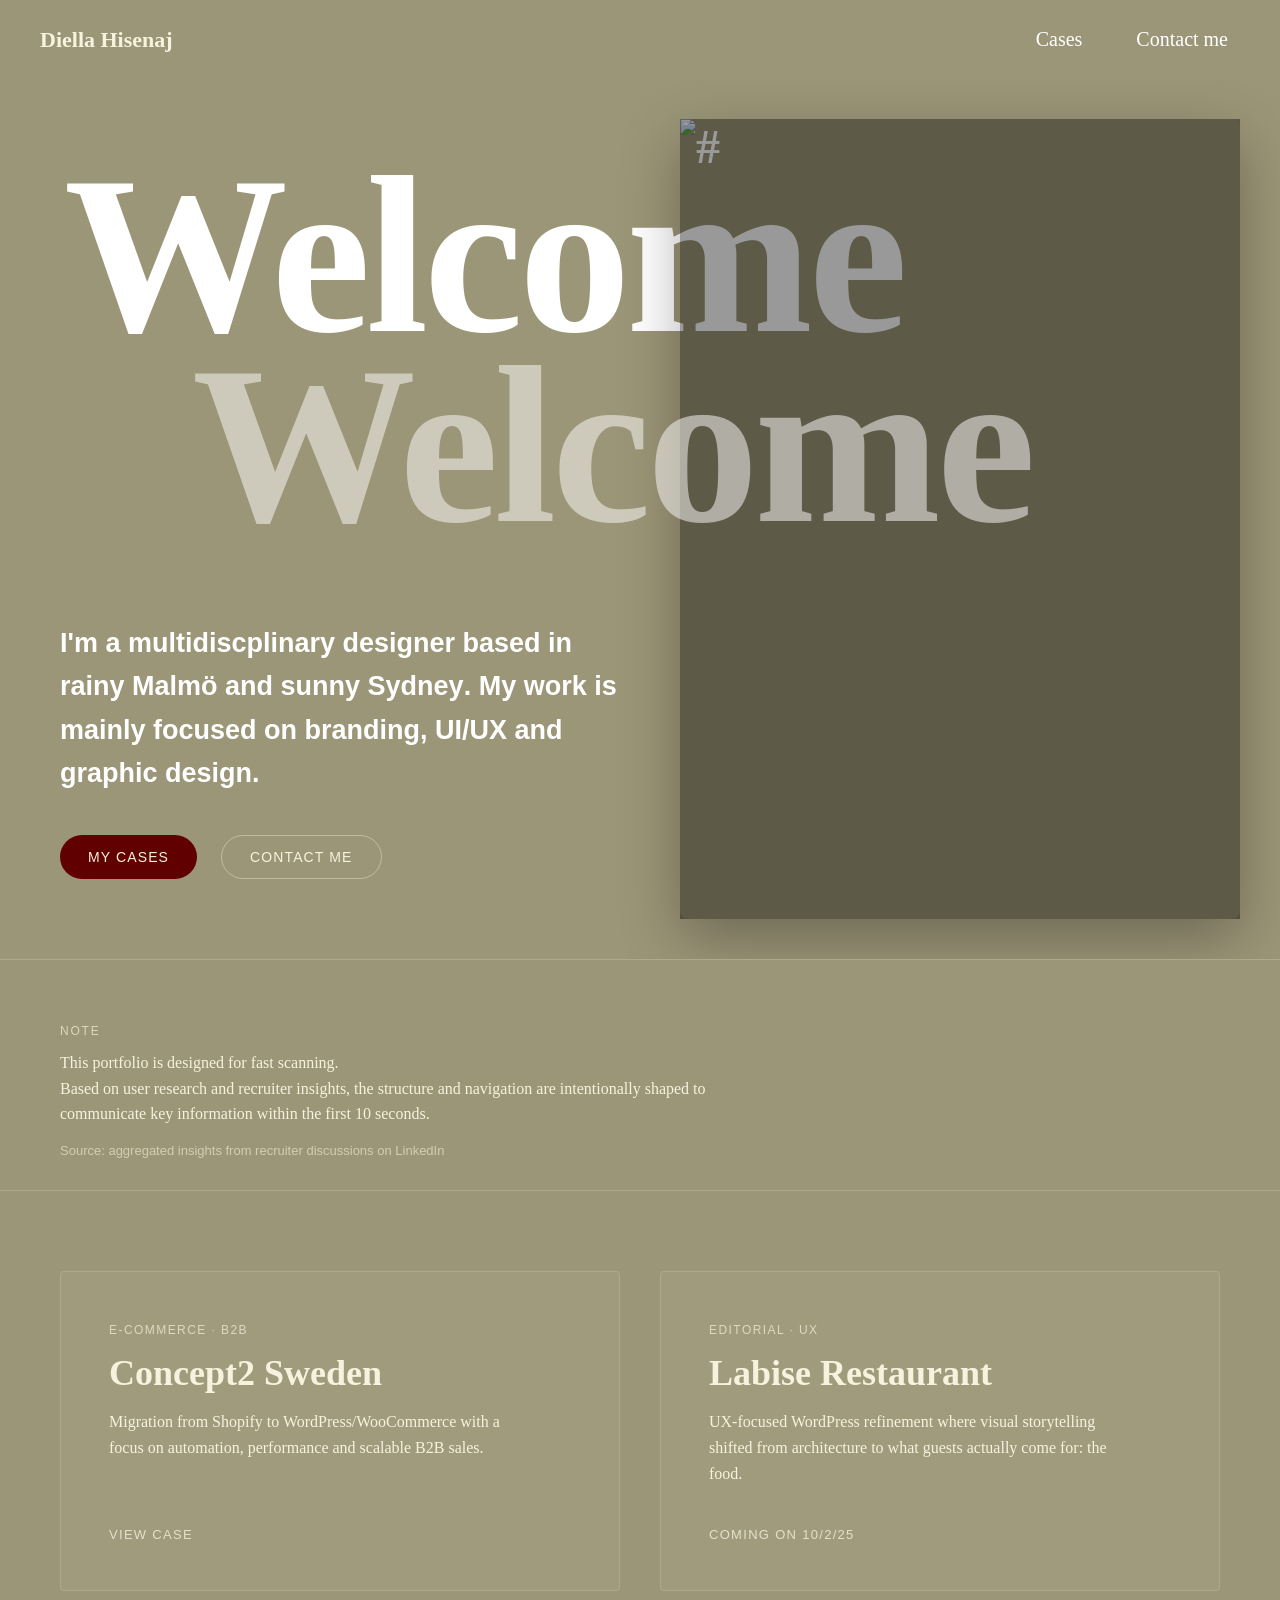
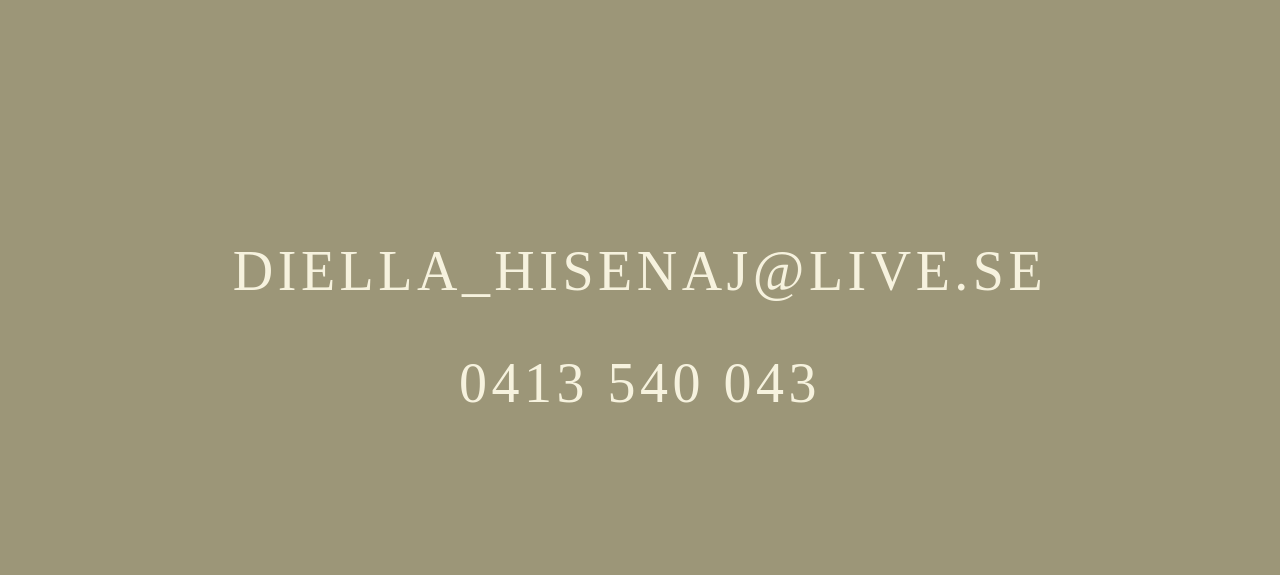
==== index.html @ e028f463 "Add files via upload" ====
<!DOCTYPE html>
<html lang="sv">
<head>
    <meta charset="UTF-8">
    <meta name="viewport" content="width=device-width, initial-scale=1.0">
    <title>Diella Hisenaj - Portfolio</title>
    <link rel="stylesheet" href="style.css">
</head>
<body>

<a href="#cases" class="skip-link">Skip to main content</a>

    <header class="header">
        <div class="logo">Diella Hisenaj</div>
        <nav class="nav" aria-label="Main navigation">
            <a href="#cases">Cases</a>
            <a href="#contact">Contact me</a>
        </nav>
    </header>

    <section class="hero-section">
        <div class="welcome-layer">
            <p class="welcome-text welcome-behind">Welcome</p>
            <p class="welcome-text welcome-front">Welcome</p>
        </div>
                <div class="text-container">
            
            <div class="description">
                <h1>I'm a multidiscplinary designer based in rainy <strong>Malmö</strong> and sunny <strong>Sydney</strong>.
                    My work is mainly focused on <strong>branding, UI/UX and graphic design</strong>.</h1>
            </div>

            <div class="cta-group">
                <a href="#cases" class="btn btn-primary">My cases</a>
                <a href="#contact" class="btn btn-secondary">Contact me</a>
            </div>

        </div>

        <div class="slideshow-container">
            <div class="slideshow">
                <!-- Slides -->
                <div class="slide active">
                    <div class="slide-content">
                        <img src="images/Red.cherry.jpg" alt="#">
                    </div>
                </div>
                <div class="slide">
                    <div class="slide-content">
                        <img src="images/Red.eye.jpg" alt="#">
                    </div>
                </div>
                <div class="slide">
                    <div class="slide-content">
                        <img src="images/Red.goo.jpg" alt="#">
                    </div>
                </div>
                <div class="slide">
                    <div class="slide-content">
                        <img src="images/red.hand.jpg" alt="#">
                    </div>
                </div>
                <div class="slide">
                    <div class="slide-content">
                        <img src="images/Red.headlights.jpg" alt="#">
                    </div>
                </div>
                <div class="slide">
                    <div class="slide-content">
                        <img src="images/Red.housetop.jpg" alt="#">
                    </div>
                </div>
                <div class="slide">
                    <div class="slide-content">
                        <img src="images/red.escape.jpg" alt="#">
                    </div>
                </div>
                <div class="slide">
                    <div class="slide-content">
                        <img src="images/Red.lanterns.jpg" alt="#">
                    </div>
                </div>
                <div class="slide">
                    <div class="slide-content">
                        <img src="images/Red.silk.jpg" alt="#">
                    </div>
                </div>
            </div>
        </div>
    </section>

    <section class="note-section">
    <p class="note-eyebrow">Note</p>
    <p class="note-text">
        This portfolio is designed for fast scanning. <br>
        Based on user research and recruiter insights, the structure and navigation
        are intentionally shaped to communicate key information within the first
        10 seconds.
    </p>
    <p class="note-source">
        Source: aggregated insights from recruiter discussions on LinkedIn
    </p>
</section>


<section class="cases-section" id="cases">
    <div class="cases-grid">

<a href="c2.case.html" class="case-card">

  <div class="case-meta">
    <span class="case-tag">E-commerce · B2B</span>
    <h3>Concept2 Sweden</h3>
    <p class="case-summary">
      Migration from Shopify to WordPress/WooCommerce with a focus on
      automation, performance and scalable B2B sales.
    </p>
  </div>

  <div class="case-cta">View case</div>
</a>


        <a href="#" class="case-card">
            <div class="case-meta">
                <span class="case-tag">Editorial · UX</span>
                <h3>Labise Restaurant</h3>
                <p class="case-summary">
                    UX-focused WordPress refinement where visual storytelling
                    shifted from architecture to what guests actually come for: the food.
                </p>
            </div>
            <div class="case-cta">Coming on 10/2/25</div>
        </a>

    </div>
</section>

<section class="contact-block" id="contact">
  <p class="contact-item">
    <a href="mailto:diella_hisenaj@live.se">DIELLA_HISENAJ@LIVE.SE</a>
  </p>
  <p class="contact-item">
    <a href="tel:+46413540043">0413 540 043</a>
  </p>
</section>



   <script>


    const slides = document.querySelectorAll('.slide');
    let currentIndex = 0;

    function showSlide() {
        slides.forEach(slide => slide.classList.remove('active'));
        slides[currentIndex].classList.add('active');

        currentIndex = (currentIndex + 1) % slides.length;
    }

    setInterval(showSlide, 1000);
    </script> 


</body>
</html>
---- style.css ----
/* ========================================
   CSS CUSTOM PROPERTIES (VARIABLER)
======================================== */

:root {
    /* Färger */
    --color-primary: #9C9678;
    --color-accent: #610000;
    --color-accent-hover: #4a0000;
    --color-text: #F6F2DE;
    --color-white: #fff;
    
    /* Bakgrunder */
    --bg-overlay-light: rgba(246, 242, 222, 0.05);
    --bg-overlay-medium: rgba(246, 242, 222, 0.08);
    --bg-overlay-accent: rgba(97, 0, 0, 0.15);
    
    /* Borders */
    --border-subtle: rgba(246, 242, 222, 0.15);
    --border-medium: rgba(246, 242, 222, 0.2);
    --border-accent: rgba(97, 0, 0, 0.6);
    
    /* Typografi */
    --font-serif: "EB Garamond", serif;
    --font-body: "Karma", serif;
    --font-sans: "Source Sans Pro", sans-serif;
    
    /* Spacing */
    --spacing-xs: 8px;
    --spacing-sm: 16px;
    --spacing-md: 24px;
    --spacing-lg: 40px;
    --spacing-xl: 80px;
    
    /* Transitions */
    --transition-fast: 0.2s ease;
    --transition-medium: 0.35s ease;
}

/* ========================================
   GLOBAL STYLES
======================================== */

* {
    margin: 0;
    padding: 0;
    box-sizing: border-box;
}

html {
    scroll-behavior: smooth;
}

body {
    font-family: var(--font-body);
    background-color: var(--color-primary);
}

/* ========================================
   SKIP LINK (Accessibility)
======================================== */

.skip-link {
    position: absolute;
    top: -100px;
    left: 0;
    background: var(--color-accent);
    color: var(--color-text);
    padding: 12px 24px;
    text-decoration: none;
    font-family: var(--font-sans);
    font-size: 14px;
    font-weight: 600;
    z-index: 10000;
    border-radius: 0 0 8px 0;
}

.skip-link:focus {
    top: 0;
    outline: 3px solid var(--color-text);
    outline-offset: 2px;
}

/* ========================================
   HEADER
======================================== */

.header {
    display: flex;
    justify-content: space-between;
    align-items: center;
    padding: 20px 40px;
    background-color: var(--color-primary);
    font-family: var(--font-body);
}

.logo {
    font-size: 22px;
    font-weight: 600;
    color: var(--color-text);
}

.nav {
    display: flex;
    gap: 30px;
}

.nav a {
    text-decoration: none;
    color: var(--color-white);
    font-size: 20px;
    padding: 8px 12px;
    border-radius: 4px;
    transition: var(--transition-fast);
}

.nav a:hover {
    background-color: var(--bg-overlay-medium);
}

/* Focus states for accessibility */
.nav a:focus,
.btn:focus,
.case-card:focus {
    outline: 2px solid var(--color-text);
    outline-offset: 4px;
}

/* ========================================
   HERO SECTION
======================================== */

.hero-section {
    position: relative;
    display: grid;
    grid-template-columns: 1fr 1fr;
    height: calc(100vh - 20px);
    background-color: var(--color-primary);
    overflow: hidden;
}       

.welcome-layer {
    position: absolute;
    inset: 0;
    pointer-events: none;
    font-family: var(--font-serif);
}

.welcome-text {
    position: absolute;
    top: 20%;
    transform: translateY(-50%);
    font-size: 14rem;
    font-weight: 700;
    line-height: 0.85;
    color: var(--color-white);
    letter-spacing: -0.02em;
    pointer-events: none;
}

.welcome-behind {
    position: relative;
    left: 5%;
    z-index: 1;
}

.welcome-front {
    position: relative;
    z-index: 4;
    opacity: 0.5;
    left: 15%;
}

.text-container {
    position: relative;
    padding: 80px 0 80px 60px;
    display: flex;
    flex-direction: column;
    justify-content: flex-end;
    z-index: 1;
    overflow: visible;
}

.description {
    margin-top: 60px;
    max-width: 600px;
    color: var(--color-white);
    font-family: var(--font-sans);
    font-size: 18px;
    line-height: 1.6;
    position: relative;
    z-index: 2;
}

.description strong {
    font-weight: 600;
}

.cta-group {
    display: flex;
    gap: var(--spacing-md);
    margin-top: var(--spacing-lg);
}

.btn {
    font-family: var(--font-sans);
    font-size: 14px;
    letter-spacing: 0.08em;
    text-transform: uppercase;
    padding: 14px 28px;
    text-decoration: none;
    border-radius: 999px;
    transition: var(--transition-fast);
    position: relative;
    display: flex;
    align-items: center;
    justify-content: center;
    line-height: 1;
    white-space: nowrap;
}

.btn-primary {
    background-color: var(--color-accent);
    color: var(--color-text);
}

.btn-primary:hover {
    background-color: var(--color-accent-hover);
    transform: translateY(-1px);
}

.btn-secondary {
    background-color: transparent;
    color: var(--color-text);
    border: 1px solid rgba(246, 242, 222, 0.4);
}

.btn-secondary:hover {
    background-color: var(--bg-overlay-medium);
    border-color: var(--color-text);
}

/* ========================================
   SLIDESHOW
======================================== */

.slideshow-container {
    position: relative;
    z-index: 2;
    display: flex;
    align-items: center;
    justify-content: center;
    padding: 40px;
    z-index: 3;
}

.slideshow {
    width: 100%;
    height: 100%;
    border-radius: 8px;
    position: relative;
    overflow: visible;
    box-shadow: 0 20px 60px rgba(0,0,0,0.3);
}

.slide {
    position: absolute;
    top: 0;
    left: 0;
    width: 100%;
    height: 100%;
    opacity: 0;
    transition: ease-in;
}

.slide.active {
    opacity: 1;
    transition: opacity 0.1s linear;
}

.slideshow::after {
    content: "";
    position: absolute;
    inset: 0;
    background: #000;
    opacity: 0.4;
    pointer-events: none;
    z-index: 2;
}

.slide img {
    width: 100%;
    height: 100%;
    object-fit: cover;
}

.slide-content {
    width: 100%;
    height: 100%;
    display: flex;
    align-items: center;
    justify-content: center;
    font-size: 48px;
    color: white;
    font-weight: 700;
}

/* ========================================
   NOTE SECTION
======================================== */

.note-section {
    background-color: var(--color-primary);
    padding: 64px 60px 32px;
    border-top: 1px solid var(--border-medium);
    border-bottom: 1px solid var(--border-medium);
}

.note-eyebrow {
    font-family: var(--font-sans);
    font-size: 12px;
    letter-spacing: 0.15em;
    text-transform: uppercase;
    color: rgba(246, 242, 222, 0.7);
    margin-bottom: 12px;
}

.note-text {
    font-family: var(--font-body);
    font-size: 16px;
    line-height: 1.6;
    color: var(--color-text);
    max-width: 720px;
}

.note-source {
    margin-top: var(--spacing-sm);
    font-family: var(--font-sans);
    font-size: 13px;
    color: rgba(246, 242, 222, 0.6);
}

/* ========================================
   CASES SECTION
======================================== */

.cases-section {
    background-color: var(--color-primary);
    padding: var(--spacing-xl) 60px 120px 60px;
}

.cases-grid {
    display: grid;
    grid-template-columns: repeat(2, 1fr);
    gap: var(--spacing-lg);
}

.case-card {
    background-color: var(--bg-overlay-light);
    padding: 48px;
    text-decoration: none;
    color: var(--color-text);
    display: flex;
    flex-direction: column;
    justify-content: space-between;
    min-height: 320px;
    border: 1px solid var(--border-subtle);
    transition: var(--transition-medium);
    border-radius: 4px;
}

.case-card:hover {
    background-color: var(--bg-overlay-accent);
    border-color: var(--border-accent);
    transform: translateY(-4px);
}

.case-tag {
    font-family: var(--font-sans);
    font-size: 12px;
    letter-spacing: 0.12em;
    text-transform: uppercase;
    color: rgba(246, 242, 222, 0.7);
}

.case-card h3 {
    font-family: var(--font-serif);
    font-size: 36px;
    margin: var(--spacing-sm) 0;
    line-height: 1.1;
}

.case-summary {
    font-family: var(--font-body);
    font-size: 16px;
    line-height: 1.6;
    max-width: 90%;
}

.case-cta {
    margin-top: 32px;
    font-family: var(--font-sans);
    font-size: 13px;
    letter-spacing: 0.1em;
    text-transform: uppercase;
    color: var(--color-text);
    opacity: 0.8;
}

.case-card:hover .case-cta {
    opacity: 1;
}

/* ========================================
   CONTACT BLOCK
======================================== */

.contact-block {
    background-color: var(--color-primary);
    padding: 120px 20px;
    text-align: center;
}

.contact-item {
    font-family: var(--font-serif);
    font-size: clamp(28px, 6vw, 56px);
    letter-spacing: 0.08em;
    margin-bottom: 32px;
}

.contact-item a {
    color: var(--color-text);
    text-decoration: none;
    transition: var(--transition-fast);
    padding: 8px 16px;
    border-radius: 4px;
    display: inline-block;
}

.contact-item a:hover {
    opacity: 0.7;
}

.contact-item a:focus {
    outline: 2px solid var(--color-text);
    outline-offset: 4px;
}

/* ========================================
   CASE PAGE STYLING
======================================== */

.case-page {
    background: var(--color-primary);
    color: var(--color-text);
    padding: 120px 80px;
    font-family: var(--font-body);
}

.breadcrumb {
    width: 100%;
    padding: 12px 0px 50px 0px;
    font-family: var(--font-sans);
    font-size: 13px;
    letter-spacing: 0.06em;
    display: flex;
    align-items: center;
    gap: 10px;
    background-color: var(--color-primary);
}

.breadcrumb a {
    color: var(--color-text);
    opacity: 0.65;
    text-decoration: none;
    padding: 4px 8px;
    border-radius: 4px;
    transition: var(--transition-fast);
}

.breadcrumb a:hover {
    opacity: 1;
    background-color: var(--bg-overlay-medium);
}

.breadcrumb a:focus {
    outline: 2px solid var(--color-text);
    outline-offset: 2px;
    opacity: 1;
}

.breadcrumb span {
    color: var(--color-text);
    opacity: 0.5;
}

.breadcrumb .current {
    opacity: 1;
    font-weight: 600;
}

.case-hero h1 {
    font-family: var(--font-serif);
    font-size: clamp(48px, 6vw, 88px);
    margin-block: 10px 100px;
}

.subtitle {
    font-family: var(--font-sans);
    opacity: 0.9;
    margin-bottom: 10px;
}

.eyebrow {
    text-transform: uppercase;
    letter-spacing: 0.15em;
    font-size: 18px;
    color: var(--color-accent);
    margin-top: var(--spacing-lg);
}

.case-section {
    max-width: 800px;
    margin-bottom: var(--spacing-xl);
}

.case-section h2 {
    font-family: var(--font-serif);
    font-size: 36px;
    margin-top: var(--spacing-sm);
}

.impact-list {
    display: flex;
    gap: var(--spacing-lg);
    list-style: none;
    margin-block: 100px;
}

.impact-list li strong {
    font-size: 32px;
    color: var(--color-white);
}

.case-page .case-pair {
    display: grid;
    grid-template-columns: 1fr 1fr;
    gap: 60px;
    margin: 120px 0;
}

.case-page .case-box {
    padding: 48px;
    background: var(--bg-overlay-medium);
    border-radius: 24px;
}

.case-page .case-box h2 {
    font-family: var(--font-serif);
    font-size: 32px;
    margin-bottom: var(--spacing-sm);
}

.case-page .case-box p {
    font-family: var(--font-body);
    font-size: 17px;
    line-height: 1.6;
}

.case-page .case-box.highlight {
    background: var(--bg-overlay-accent);
}

.case-page .case-pair::after {
    content: "";
    grid-column: 1 / -1;
    height: 1px;
    background: rgba(246, 242, 222, 0.25);
    margin-top: 60px;
}

.case-page .case-images {
    display: grid;
    grid-template-columns: 1fr 1fr;
    gap: var(--spacing-lg);
    margin: 120px 0;
}

.case-page .case-images img {
    width: 100%;
    border-radius: 16px;
    box-shadow: 0 30px 80px rgba(0,0,0,0.35);
}

.case-link {
    display: inline-block;
    margin-top: var(--spacing-lg);
    color: var(--color-white);
    border-bottom: 1px solid var(--color-white);
    text-decoration: none;
    padding: 4px 0;
    transition: var(--transition-fast);
}

.case-link:hover {
    opacity: 0.7;
}

.case-link:focus {
    outline: 2px solid var(--color-text);
    outline-offset: 4px;
}

.case-page .case-split {
    display: grid;
    grid-template-columns: 1fr 1fr;
    gap: var(--spacing-xl);
    align-items: center;
    margin-bottom: 140px;
}

.case-page .case-image img {
    width: 100%;
    height: auto;
    border-radius: 20px;
    box-shadow: 0 30px 80px rgba(0,0,0,0.35);
}

.case-text {
    max-width: 520px;
}

.case-text h2 {
    font-family: var(--font-serif);
    font-size: 36px;
    margin-bottom: var(--spacing-sm);
}

.case-text p {
    font-family: var(--font-body);
    font-size: 18px;
    line-height: 1.7;
    margin-bottom: var(--spacing-sm);
}

.body-list {
    list-style: disc;
    margin-left: 20px;
    margin-top: 12px;
    margin-bottom: var(--spacing-sm);
}

.body-list li {
    margin-bottom: var(--spacing-xs);
}

.case-page .case-split.image-right {
    grid-template-columns: 1fr 1fr;
}

.case-page .case-split.image-right .case-text {
    order: 1;
}

.case-page .case-split.image-right .case-image {
    order: 2;
}

.case-page .case-split.image-left .case-image {
    order: 1;
}

.case-page .case-split.image-left .case-text {
    order: 2;
}

.case-page .case-video {
    width: 100%;
    height: auto;
    border-radius: 20px;
    box-shadow: 0 30px 80px rgba(0,0,0,0.35);
    display: block;
}

.case-page .ux-slideshow {
    position: relative;
    width: 100%;
    border-radius: 20px;
    overflow: hidden;
    box-shadow: 0 30px 80px rgba(0,0,0,0.35);
}

.case-page .ux-slideshow img {
    position: absolute;
    inset: 0;
    width: 100%;
    height: 100%;
    object-fit: cover;
    opacity: 0;
    transition: opacity 0.25s ease;
}

.case-page .ux-slideshow img.active {
    opacity: 1;
    position: relative;
}

.case-page .ux-slideshow:hover img {
    transition-duration: 0.4s;
}

.tech-stack {
    font-family: var(--font-sans);
    font-size: 16px;
    line-height: 1.8;
    color: var(--color-text);
    opacity: 0.9;
}

/* ========================================
   MEDIA QUERIES - TABLET & MOBIL
======================================== */

/* Cases grid mobil */
@media (max-width: 900px) {
    .cases-grid {
        grid-template-columns: 1fr;
    }

    .cases-section {
        padding: var(--spacing-xl) var(--spacing-md);
    }
}

/* Startsida mobil */
@media (max-width: 768px) {
    .hero-section {
        position: relative;
        display: grid;
        grid-template-columns: 1fr;
        grid-template-rows: 1fr;
        height: 100vh;
        overflow: hidden;
    }

    .description {
        max-width: 520px;
        margin-top: 20px;
        font-size: 16px;
    }

    .btn {
        width: 100%;
        text-align: center;
    }

    .btn-primary {
        background-color: var(--color-primary);
    }
    
    .cta-group {
        margin-top: 32px;
        width: 100%;
        max-width: 320px;
    }

    .header {
        padding: var(--spacing-sm) 20px;
    }

    .logo {
        font-size: 18px;
    }

    .nav {
        gap: 15px;
    }

    .nav a {
        font-size: 14px;
        padding: 6px 10px;
    }

    .slideshow-container {
        grid-column: 1 / -1;
        grid-row: 1 / -1;
        height: 100%;
        width: 100%;
        padding: 0;
        z-index: 1;
    }

    .slideshow {
        width: 100%;
        height: 100%;
        border-radius: 0;
    }

    .slide,
    .slide img {
        width: 100%;
        height: 100%;
        object-fit: cover;
    }

    .text-container {
        grid-column: 1 / -1;
        grid-row: 1 / -1;
        display: flex;
        flex-direction: column;
        justify-content: center;
        align-items: center;
        padding: 0 20px;
        text-align: center;
        z-index: 4;
    }

    .welcome-layer {
        display: none;
    }

    .description {
        max-width: 520px;
        margin-top: 0;
        font-size: 16px;
        text-align: center;
    }
    
    .description h1 {
        text-align: center;
    }

    .slideshow-container {
        padding: 20px;
        min-height: 400px;
    }

    .note-section {
        padding: 48px var(--spacing-md) var(--spacing-md);
    }

    .note-text {
        font-size: 15px;
    }

    /* ========================================
       CASE PAGE MOBIL
    ======================================== */

    .case-page {
        padding: 60px var(--spacing-md);
    }

    .breadcrumb {
        padding: 10px 0px 30px 0px;
        font-size: 12px;
    }

    .case-hero h1 {
        font-size: clamp(32px, 8vw, 48px);
        margin-block: var(--spacing-xs) var(--spacing-lg);
    }

    .subtitle {
        font-size: 14px;
        line-height: 1.6;
        margin-bottom: var(--spacing-xs);
    }

    .eyebrow {
        font-size: 12px;
        margin-top: var(--spacing-md);
    }

    .impact-list {
        flex-direction: column;
        gap: var(--spacing-sm);
        margin-block: var(--spacing-lg) 60px;
    }

    .impact-list li {
        font-size: 15px;
    }

    .impact-list li strong {
        font-size: 24px;
        display: block;
        margin-bottom: 4px;
    }

    .case-page .case-pair {
        grid-template-columns: 1fr;
        gap: var(--spacing-md);
        margin: 60px 0;
    }

    .case-page .case-box {
        padding: 28px;
    }

    .case-page .case-box h2 {
        font-size: 24px;
        margin-bottom: 12px;
    }

    .case-page .case-box p {
        font-size: 15px;
        line-height: 1.6;
    }

    .case-page .case-split {
        grid-template-columns: 1fr;
        gap: 32px;
        margin-bottom: var(--spacing-xl);
        display: flex;
        flex-direction: column;
    }

    /* Visa ALLTID bild först, text sen på mobil */
    .case-page .case-split .case-text {
        order: 2;
    }

    .case-page .case-split .case-image {
        order: 1;
    }

    .case-text {
        max-width: 100%;
    }

    .case-text h2 {
        font-size: 26px;
        margin-bottom: 12px;
    }

    .case-text p {
        font-size: 16px;
        line-height: 1.7;
    }

    .body-list {
        margin: var(--spacing-sm) 0;
        padding-left: 20px;
    }

    .body-list li {
        margin-bottom: var(--spacing-xs);
        font-size: 15px;
        line-height: 1.6;
    }

    .case-page .case-image img,
    .case-page .case-video {
        border-radius: 12px;
    }

    .case-page .case-video {
        display: none;
    }

    .case-page .ux-slideshow {
        position: relative;
        width: 100%;
        border-radius: 12px;
        overflow: hidden;
    }

    .case-page .ux-slideshow img {
        position: absolute;
        top: 0;
        left: 0;
        width: 100%;
        height: 100%;
        object-fit: contain;
        border-radius: 12px;
        opacity: 0;
        transition: opacity 0.25s ease;
    }

    .case-page .ux-slideshow img.active {
        opacity: 1;
        position: absolute;
    }

    .case-page .ux-slideshow img:first-child {
        position: relative;
        opacity: 0;
    }

    .case-page .ux-slideshow img:first-child.active {
        opacity: 1;
    }

    .tech-stack {
        font-size: 14px;
        line-height: 1.6;
    }

    .case-link {
        margin-top: 32px;
        font-size: 14px;
        display: inline-block;
    }

    .contact-block {
        padding: var(--spacing-xl) 20px;
    }

    .contact-item {
        font-size: clamp(20px, 5vw, 32px);
        margin-bottom: var(--spacing-md);
    }

    .contact-item a {
        letter-spacing: 0.05em;
    }
}

/* Extra små skärmar */
@media (max-width: 480px) {
    .case-page {
        padding: var(--spacing-lg) 20px;
    }

    .case-hero h1 {
        font-size: 32px;
    }

    .case-page .case-box {
        padding: var(--spacing-md);
    }

    .case-text h2 {
        font-size: 24px;
    }

    .impact-list li strong {
        font-size: 22px;
    }
}

/* Welcome text adjustments for different screen sizes */
@media (max-width: 1200px) {
    .welcome-text {
        font-size: 9rem;
    }
}

@media (max-width: 1024px) {
    .welcome-text {
        font-size: 7rem;
    }
    
    .description h1 {
        font-size: 16px;
    }
}

/* Tablet landscape - Justera H1 för att undvika krock */
@media (max-width: 924px) {
    .description h1 {
        font-size: 15px;
    }
    
    .text-container {
        padding: 60px 5px;
    }
}

/* Från 1081px - Minska H1 */
@media (max-width: 1081px) {
    .description h1 {
        font-size: 17px;
    }
}

/* ========================================
   REDUCED MOTION (Accessibility)
======================================== */

@media (prefers-reduced-motion: reduce) {
    html {
        scroll-behavior: auto;
    }
    
    * {
        animation-duration: 0.01ms !important;
        animation-iteration-count: 1 !important;
        transition-duration: 0.01ms !important;
    }
    
    .slide {
        transition: none;
    }
}
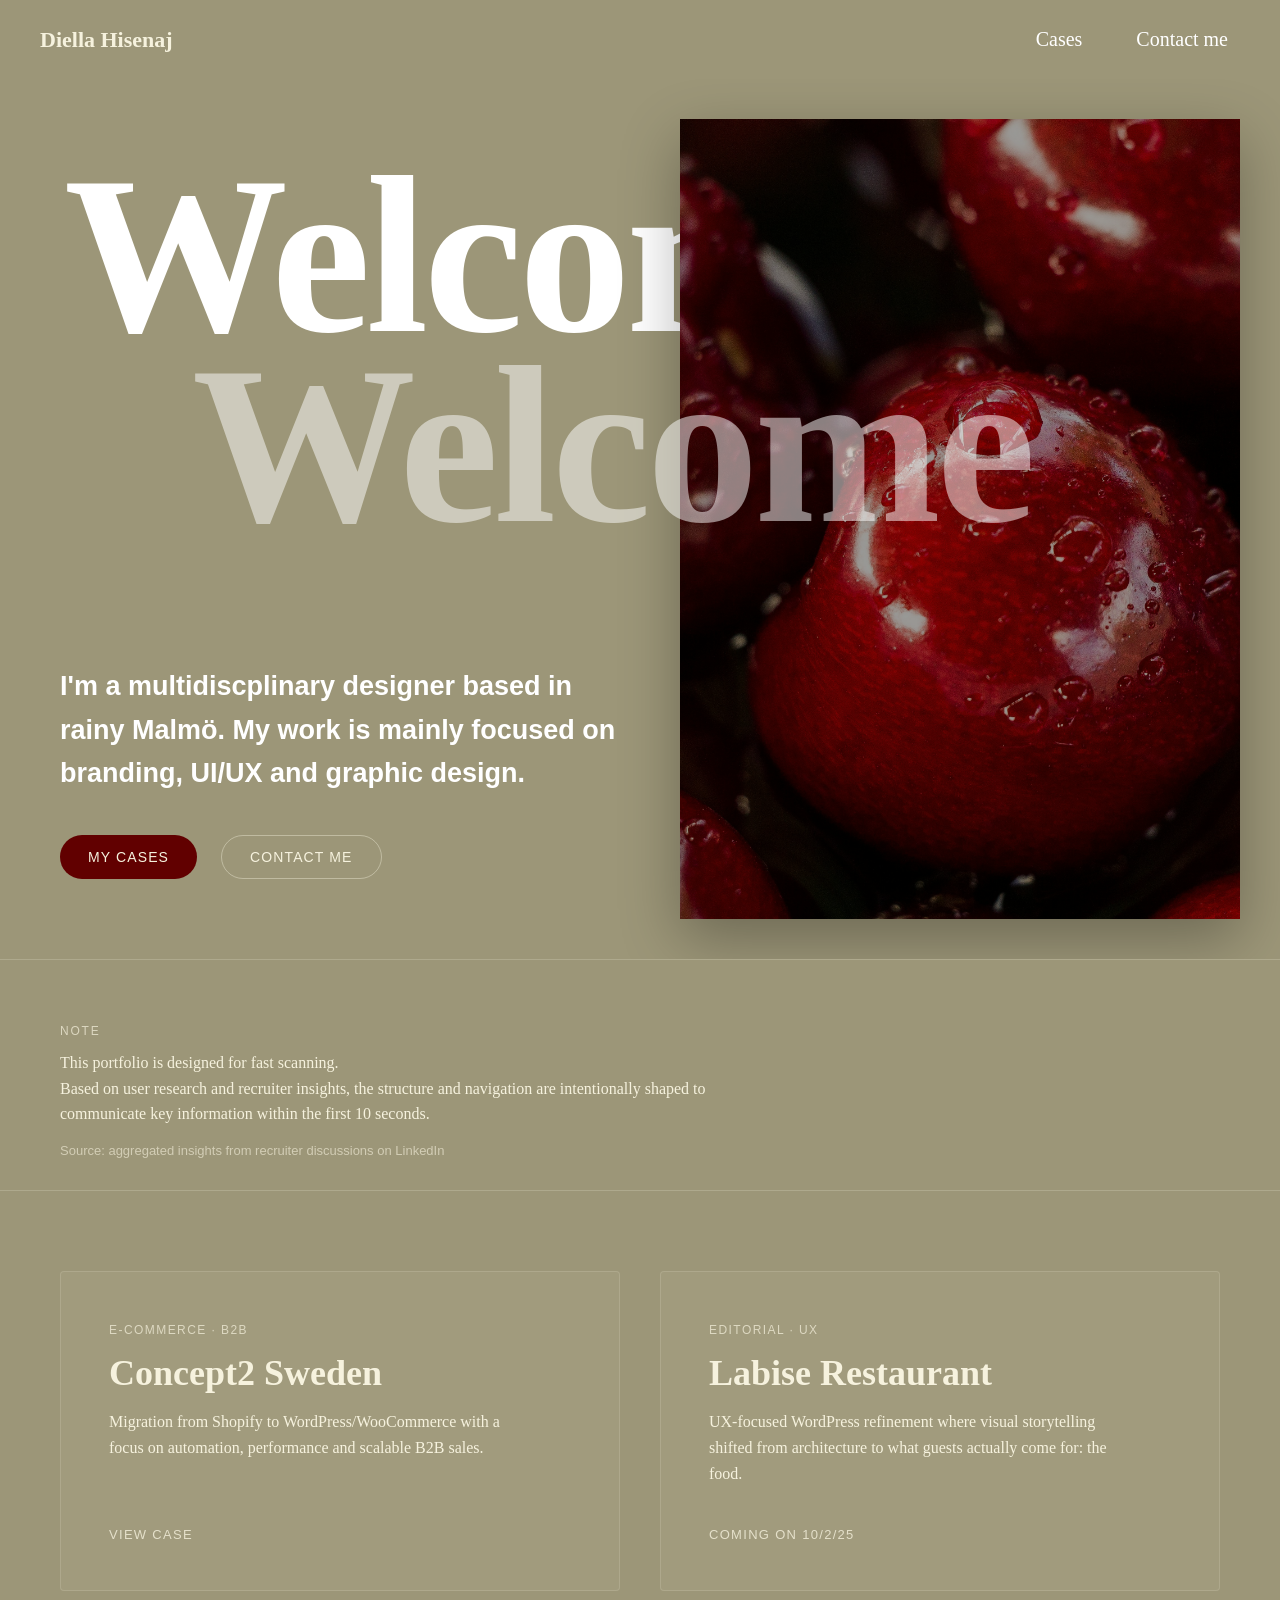
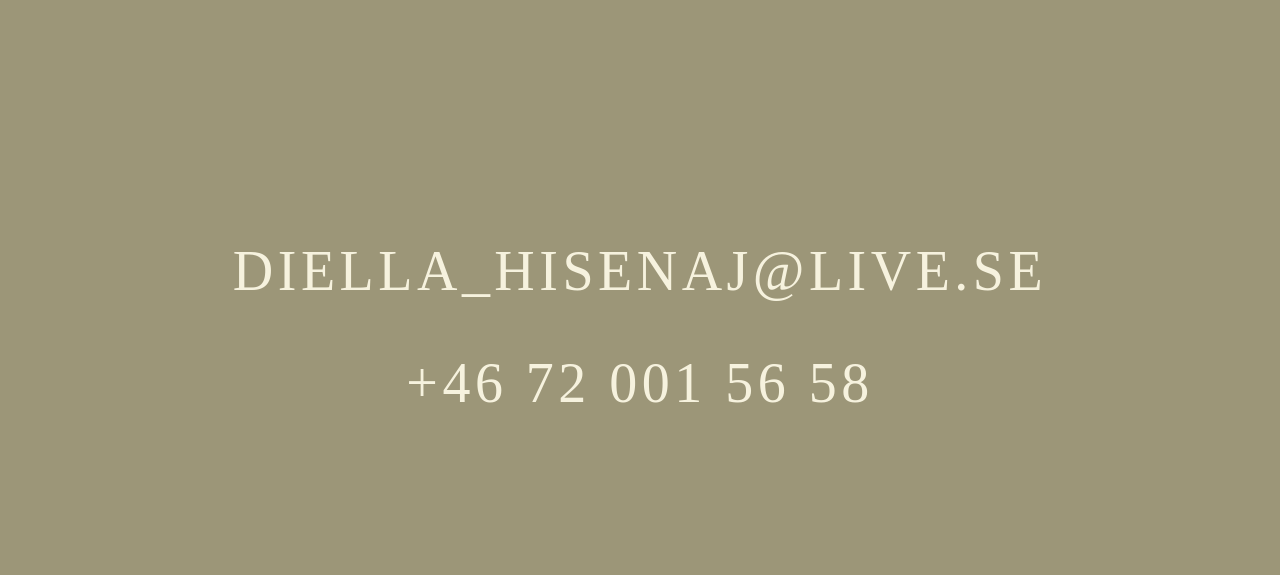
==== commit 97f0fc90: "Update index.html" ====
--- a/index.html
+++ b/index.html
@@ -26,7 +26,7 @@
                 <div class="text-container">
             
             <div class="description">
-                <h1>I'm a multidiscplinary designer based in rainy <strong>Malmö</strong> and sunny <strong>Sydney</strong>.
+                <h1>I'm a multidiscplinary designer based in rainy <strong>Malmö</strong>.
                     My work is mainly focused on <strong>branding, UI/UX and graphic design</strong>.</h1>
             </div>
 
@@ -141,7 +141,7 @@
     <a href="mailto:diella_hisenaj@live.se">DIELLA_HISENAJ@LIVE.SE</a>
   </p>
   <p class="contact-item">
-    <a href="tel:+46413540043">0413 540 043</a>
+    <a href="tel:+46413540043">+46 72 001 56 58</a>
   </p>
 </section>
 
@@ -165,4 +165,4 @@
 
 
 </body>
-</html>+</html>
--- a/style.css
+++ b/style.css
@@ -972,10 +972,25 @@
         left: 0;
         width: 100%;
         height: 100%;
-        object-fit: contain;
+        object-fit: cover;
         border-radius: 12px;
         opacity: 0;
         transition: opacity 0.25s ease;
+    }
+
+    .case-page .ux-slideshow img.active {
+        opacity: 1;
+        position: absolute;
+    }
+
+    .case-page .ux-slideshow img:first-child {
+        position: relative;
+        opacity: 0;
+        display: block;
+    }
+
+    .case-page .ux-slideshow img:first-child.active {
+        opacity: 1;
     }
 
     .case-page .ux-slideshow img.active {
@@ -1064,7 +1079,7 @@
     }
     
     .text-container {
-        padding: 60px 5px;
+        padding: 60px 0 60px 40px;
     }
 }
 
@@ -1093,4 +1108,4 @@
     .slide {
         transition: none;
     }
-}+}
